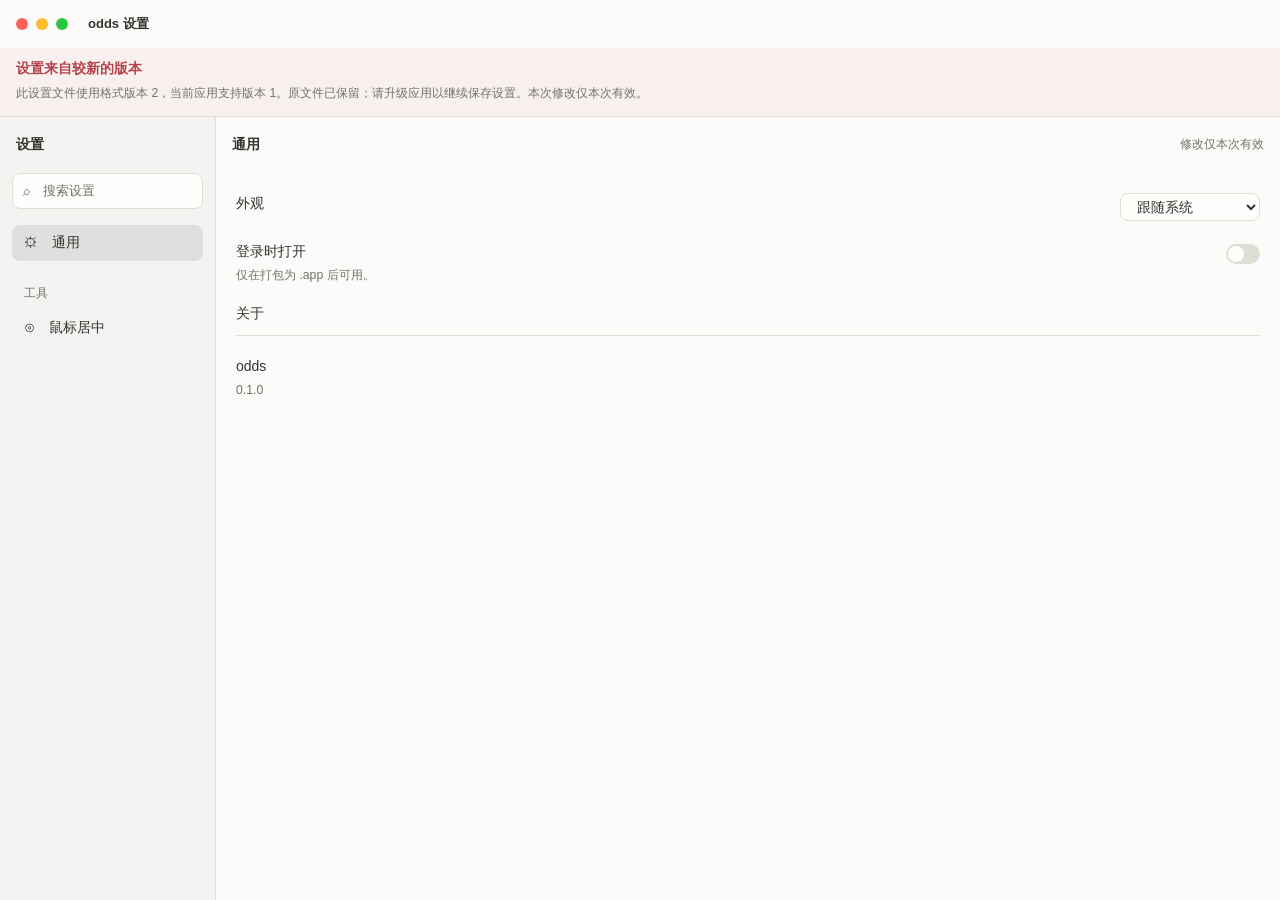
==== design/future-config.html @ 9516aa06 "feat(desktop): harden settings and prepare first release Preserve compatible configuration fields an" ====
<!doctype html><html lang="zh-CN"><head><meta charset="utf-8"><meta name="viewport" content="width=device-width,initial-scale=1"><title data-copy="FutureConfigDocument"></title><link rel="stylesheet" href="settings.css"><script defer src="copy.js"></script></head><body class=" has-notice"><header class="chrome"><i class="dot"></i><i class="dot"></i><i class="dot"></i><span data-copy="SettingsWindow"></span></header><section class="notice" role="alert"><div class="notice-top"><strong class="danger" data-copy="FutureConfigTitle"></strong></div><div class="description" data-copy="FutureConfigDetail"></div></section><div class="layout"><aside><div class="aside-title"><h1 data-copy="Settings"></h1></div><div class="search" data-copy="SearchSettings"></div><div class="nav selected" data-copy="GeneralNavigation"></div><div class="section" data-copy="Tools"></div><div class="nav " data-copy="MouseCenterNavigation"></div></aside><main><header class="heading"><h1 class="page-title" data-copy="General"></h1><span class="status" data-copy="SessionOnly"></span></header><div class="mobile-nav"><select data-copy-label="SettingsCategories"><option data-copy="General"></option></select><div class="search" data-copy="SearchSettings"></div></div><div class="content"><section class="group"><div class="row"><div class="copy"><div class="label" data-copy="Appearance"></div></div><select data-copy-label="Appearance"><option data-copy="AppearanceSystem"></option><option data-copy="AppearanceLight"></option><option data-copy="AppearanceDark"></option></select></div><div class="row"><div class="copy"><div class="label" data-copy="OpenAtLogin"></div><div class="description" data-copy="LoginNeedsBundle"></div></div><div class="switch off" role="switch" aria-checked="false" data-copy-label="OpenAtLogin"></div></div></section><section class="group"><h2 class="group-title" data-copy="About"></h2><div class="row"><div class="copy"><div class="label" data-copy="AppName"></div><div class="description" data-copy="Version"></div></div></div></section></div></main></div></body></html>
---- design/settings.css ----
:root{color-scheme:light;--bg:#fcfbf9;--surface:#fefefd;--text:#33332f;--muted:#72726a;--border:#deded5;--accent:#bd481b;--danger:#b4444c;--tint:rgba(51,51,47,.035);font-family:-apple-system,BlinkMacSystemFont,"Segoe UI",sans-serif;font-size:14px;color:var(--text);background:var(--bg)}
*{box-sizing:border-box}body{margin:0;height:100dvh;display:flex;flex-direction:column}.dark{color-scheme:dark;--bg:#211f1c;--surface:#2b2925;--text:#eeeae2;--muted:#bdb6aa;--border:#504b43;--accent:#ed986e;--danger:#e58f95;--tint:rgba(238,234,226,.035)}
.chrome{height:48px;flex-shrink:0;display:flex;align-items:center;padding:0 16px;gap:8px;font-size:13px;font-weight:600}.dot{width:12px;height:12px;border-radius:50%;background:#ff6058}.dot:nth-child(2){background:#febc2e}.dot:nth-child(3){background:#28c840}.chrome span:last-child{margin-left:12px}
.layout{display:flex;flex:1;min-height:0}aside{width:216px;flex-shrink:0;border-right:1px solid var(--border);background:var(--tint);padding:0 12px}h1,.page-title{font-size:14px;margin:0;font-weight:650}.aside-title{height:56px;display:flex;align-items:center;padding-left:4px}.search{background:var(--surface);border:1px solid var(--border);border-radius:8px;padding:8px 10px;color:var(--muted);font-size:13px;margin-bottom:16px}.nav{padding:9px 12px;border-radius:8px;margin-bottom:4px;display:flex;gap:10px;align-items:center}.selected{background:color-mix(in srgb,var(--text) 10%,transparent);color:var(--text)}.section{color:var(--muted);font-size:12px;padding:20px 12px 8px}main{min-width:0;flex:1;overflow:auto}.heading{height:56px;padding:12px 16px;display:flex;align-items:center;justify-content:space-between;gap:12px}.status{font-size:12px;color:var(--muted)}.content{padding:20px;display:flex;flex-direction:column;gap:20px}.intro{margin:0;color:var(--muted);line-height:1.6}.group{display:flex;flex-direction:column;gap:20px}.group-title{margin:0;border-bottom:1px solid var(--border);padding-bottom:12px;font-size:14px;font-weight:500}.row{display:flex;gap:12px;align-items:flex-start}.copy{flex:1;min-width:0}.label{line-height:1.5}.description{white-space:pre-line;color:var(--muted);font-size:12.25px;line-height:1.6;margin-top:4px;overflow-wrap:anywhere}.control,button,select{font:inherit;border:1px solid var(--border);border-radius:8px;background:var(--surface);color:var(--text);min-height:28px;padding:4px 12px;flex-shrink:0}.control{min-width:132px;text-align:center}select{min-width:140px}button{cursor:pointer}button:focus-visible,select:focus-visible{outline:2px solid var(--accent);outline-offset:2px}.switch{width:34px;height:20px;border-radius:20px;background:var(--accent);position:relative;margin-top:3px;flex-shrink:0}.switch:after{content:"";position:absolute;right:2px;top:2px;border-radius:50%;height:16px;width:16px;background:var(--surface)}.off{background:var(--border)}.off:after{left:2px}.recording{color:var(--accent);border-color:var(--accent);background:color-mix(in srgb,var(--accent) 12%,transparent)}.muted{color:var(--muted)}.danger{color:var(--danger)}.notice{border-bottom:1px solid var(--border);padding:12px 16px;background:color-mix(in srgb,var(--danger) 6%,var(--bg))}.notice-top{display:flex;align-items:center;gap:12px;justify-content:space-between}.notice .description{white-space:pre-line;margin-top:6px}.mobile-nav{display:none}.actions{display:flex;gap:6px}.hint{font-size:12.25px;color:var(--muted);line-height:1.6;margin:0}
@media(max-width:619px){aside{display:none}.mobile-nav{display:flex;flex-direction:column;padding:0 12px 12px;gap:8px}.mobile-nav select{width:100%}.mobile-nav .search{margin:0}.row{flex-direction:column;gap:12px}.control{align-self:flex-start}.content{padding:20px}.notice-top{flex-wrap:wrap}.status{font-size:11px}}

.action-row{justify-content:flex-end}.action-row button{align-self:flex-end}

.license{white-space:pre-wrap;overflow-wrap:anywhere;font:11px/1.6 ui-monospace,monospace;margin-top:12px}details{min-width:0}summary{cursor:pointer;margin-bottom:12px}
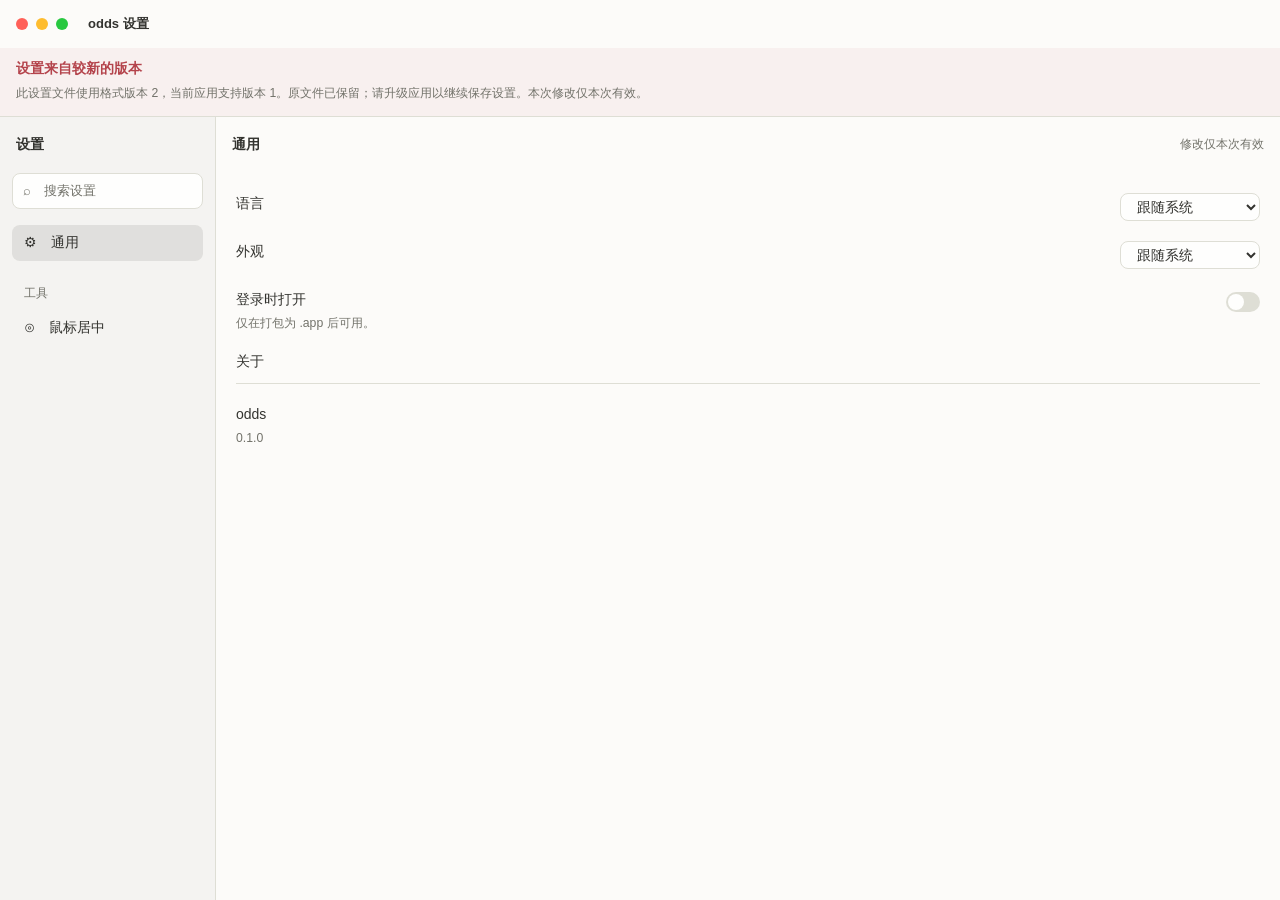
==== commit fd0aa8b5: "feat(desktop): add bilingual UI and use DMG for updates" ====
--- a/design/future-config.html
+++ b/design/future-config.html
@@ -1 +1 @@
-<!doctype html><html lang="zh-CN"><head><meta charset="utf-8"><meta name="viewport" content="width=device-width,initial-scale=1"><title data-copy="FutureConfigDocument"></title><link rel="stylesheet" href="settings.css"><script defer src="copy.js"></script></head><body class=" has-notice"><header class="chrome"><i class="dot"></i><i class="dot"></i><i class="dot"></i><span data-copy="SettingsWindow"></span></header><section class="notice" role="alert"><div class="notice-top"><strong class="danger" data-copy="FutureConfigTitle"></strong></div><div class="description" data-copy="FutureConfigDetail"></div></section><div class="layout"><aside><div class="aside-title"><h1 data-copy="Settings"></h1></div><div class="search" data-copy="SearchSettings"></div><div class="nav selected" data-copy="GeneralNavigation"></div><div class="section" data-copy="Tools"></div><div class="nav " data-copy="MouseCenterNavigation"></div></aside><main><header class="heading"><h1 class="page-title" data-copy="General"></h1><span class="status" data-copy="SessionOnly"></span></header><div class="mobile-nav"><select data-copy-label="SettingsCategories"><option data-copy="General"></option></select><div class="search" data-copy="SearchSettings"></div></div><div class="content"><section class="group"><div class="row"><div class="copy"><div class="label" data-copy="Appearance"></div></div><select data-copy-label="Appearance"><option data-copy="AppearanceSystem"></option><option data-copy="AppearanceLight"></option><option data-copy="AppearanceDark"></option></select></div><div class="row"><div class="copy"><div class="label" data-copy="OpenAtLogin"></div><div class="description" data-copy="LoginNeedsBundle"></div></div><div class="switch off" role="switch" aria-checked="false" data-copy-label="OpenAtLogin"></div></div></section><section class="group"><h2 class="group-title" data-copy="About"></h2><div class="row"><div class="copy"><div class="label" data-copy="AppName"></div><div class="description" data-copy="Version"></div></div></div></section></div></main></div></body></html>
+<!doctype html><html lang="zh-CN"><head><meta charset="utf-8"><meta name="viewport" content="width=device-width,initial-scale=1"><title data-copy="FutureConfigDocument"></title><link rel="stylesheet" href="settings.css"><script defer src="copy.js"></script></head><body class=" has-notice"><header class="chrome"><i class="dot"></i><i class="dot"></i><i class="dot"></i><span data-copy="SettingsWindow"></span></header><section class="notice" role="alert"><div class="notice-top"><strong class="danger" data-copy="FutureConfigTitle"></strong></div><div class="description" data-copy="FutureConfigDetail"></div></section><div class="layout"><aside><div class="aside-title"><h1 data-copy="Settings"></h1></div><div class="search" data-copy="SearchSettings"></div><div class="nav selected" data-copy="GeneralNavigation"></div><div class="section" data-copy="Tools"></div><div class="nav " data-copy="MouseCenterNavigation"></div></aside><main><header class="heading"><h1 class="page-title" data-copy="General"></h1><span class="status" data-copy="SessionOnly"></span></header><div class="mobile-nav"><select data-copy-label="SettingsCategories"><option data-copy="General"></option></select><div class="search" data-copy="SearchSettings"></div></div><div class="content"><section class="group"><div class="row"><div class="copy"><div class="label" data-copy="Language"></div></div><select data-copy-label="Language"><option data-copy="LanguageSystem"></option><option data-copy="LanguageEnglish"></option><option data-copy="LanguageChinese"></option></select></div><div class="row"><div class="copy"><div class="label" data-copy="Appearance"></div></div><select data-copy-label="Appearance"><option data-copy="AppearanceSystem"></option><option data-copy="AppearanceLight"></option><option data-copy="AppearanceDark"></option></select></div><div class="row"><div class="copy"><div class="label" data-copy="OpenAtLogin"></div><div class="description" data-copy="LoginNeedsBundle"></div></div><div class="switch off" role="switch" aria-checked="false" data-copy-label="OpenAtLogin"></div></div></section><section class="group"><h2 class="group-title" data-copy="About"></h2><div class="row"><div class="copy"><div class="label" data-copy="AppName"></div><div class="description" data-copy="Version"></div></div></div></section></div></main></div></body></html>
